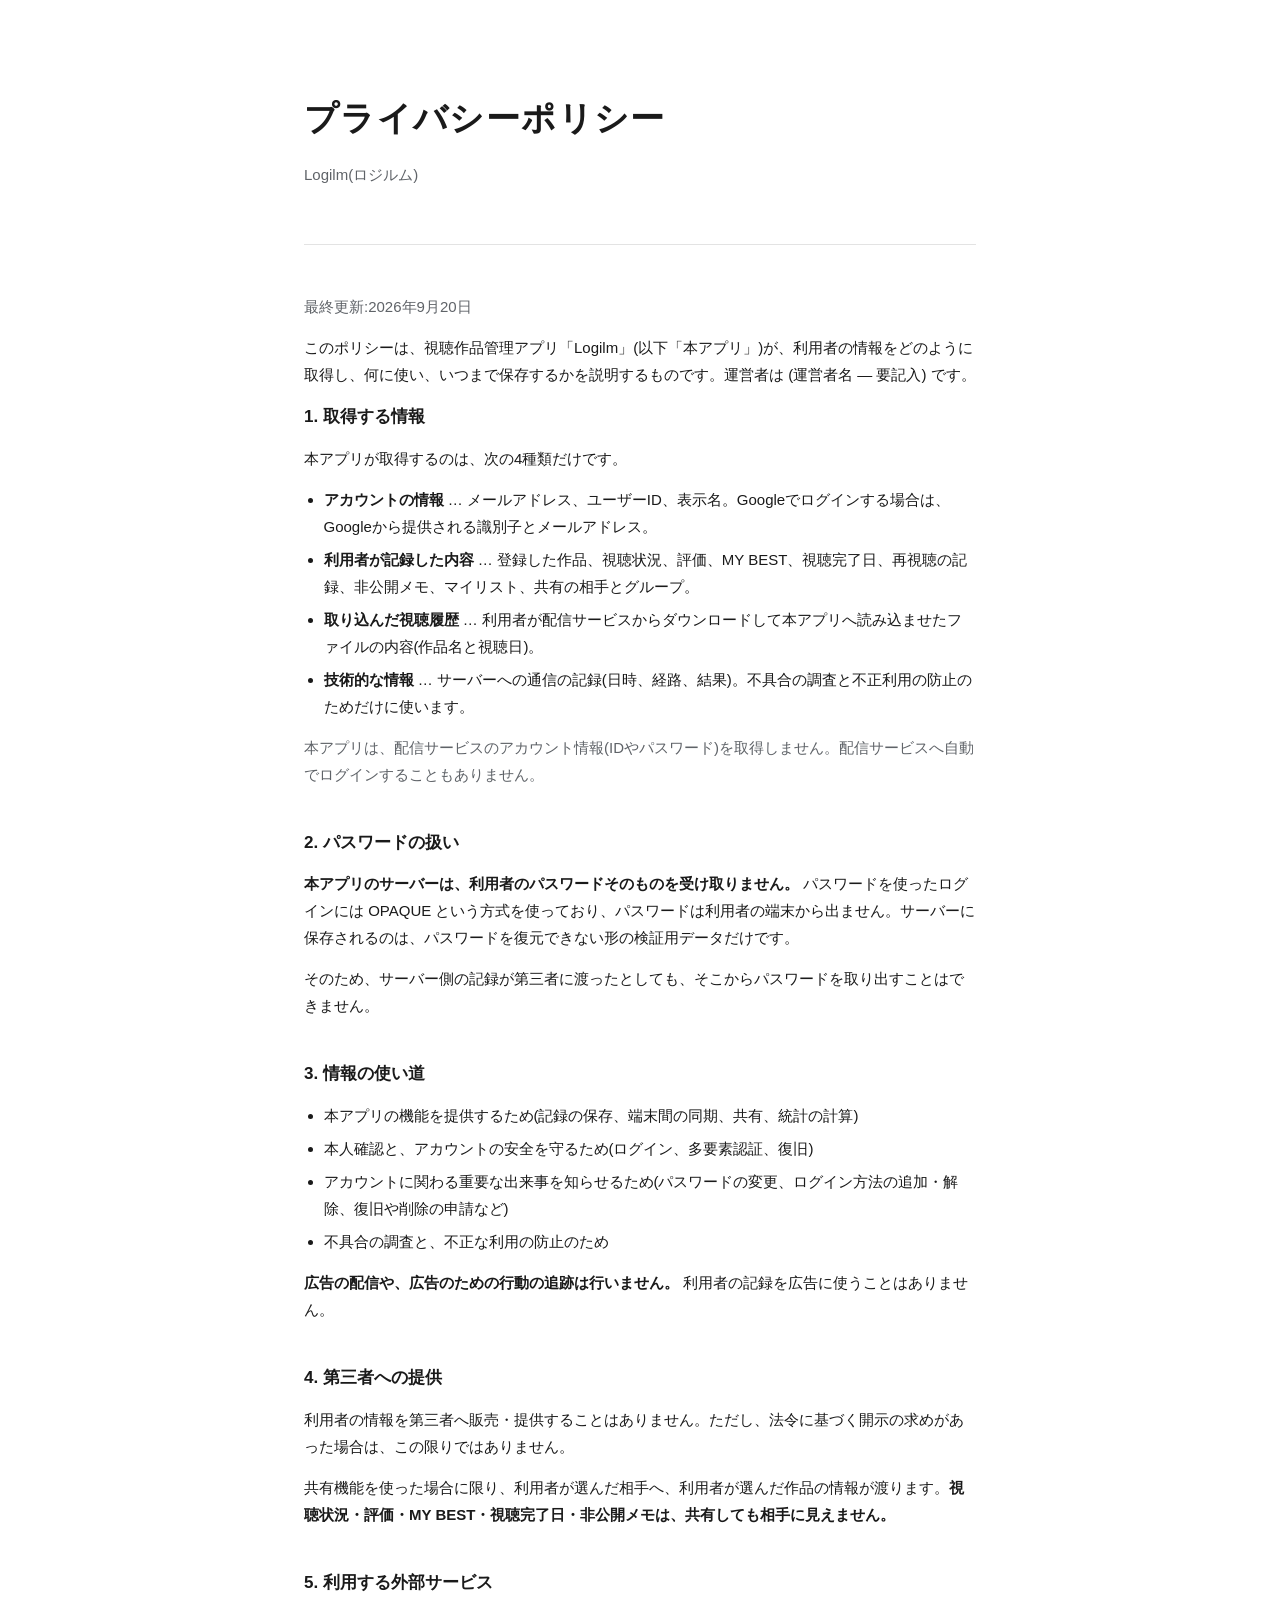
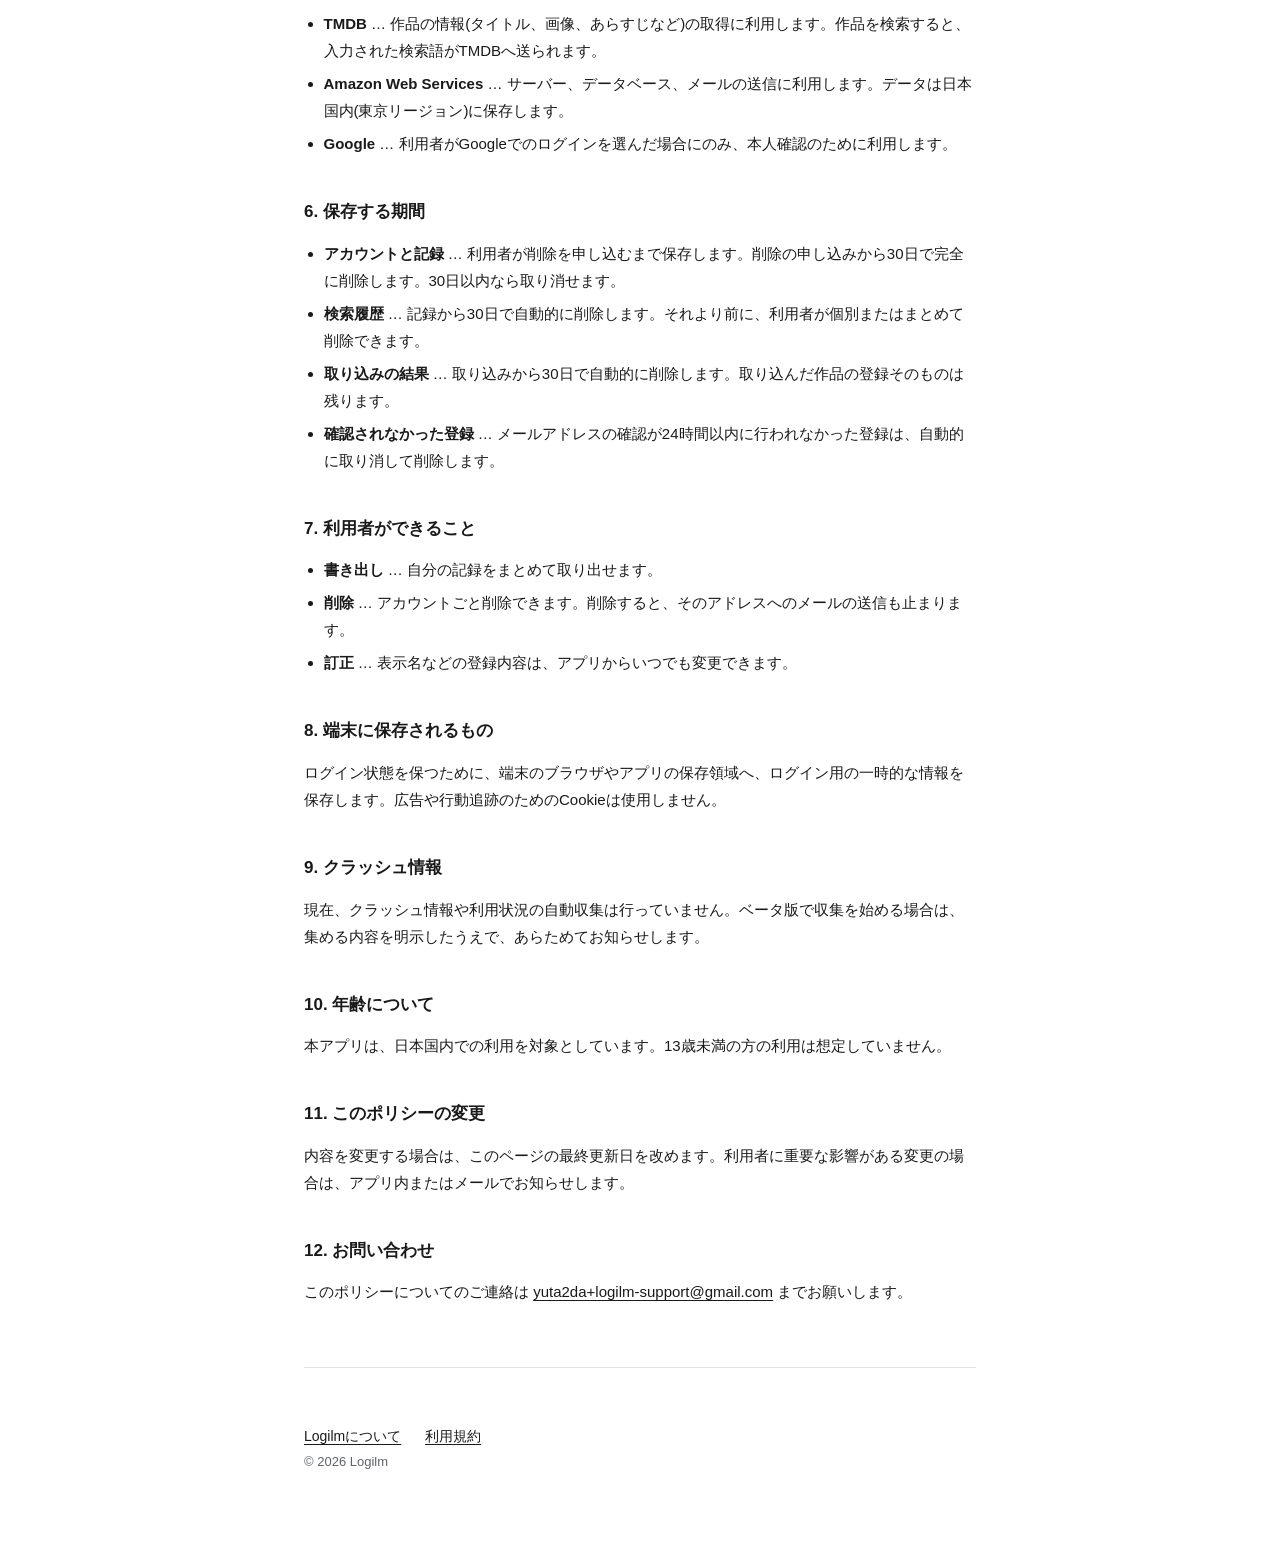
==== privacy.html @ da662526 "利用規約とプライバシーポリシーを追加する SESの本番アクセスの再申請と、ストア審査で公開されたURLが要る。 工程10の「個人情報の取り扱いの記載、利用規約」も兼ねる。  - terms.html " ====
<!doctype html>
<html lang="ja">
<head>
<meta charset="utf-8">
<meta name="viewport" content="width=device-width, initial-scale=1">
<title>プライバシーポリシー — Logilm(ロジルム)</title>
<meta name="description" content="Logilmが取得する情報、その使い道、保存する期間、利用者ができることをまとめたものです。">
<meta name="color-scheme" content="light dark">
<link rel="stylesheet" href="style.css">
</head>
<body>
<div class="wrap">

  <header>
    <h1 class="brand">プライバシーポリシー</h1>
    <p class="sub">Logilm(ロジルム)</p>
  </header>

  <section class="doc">
    <p class="updated">最終更新:2026年9月20日</p>

    <p>このポリシーは、視聴作品管理アプリ「Logilm」(以下「本アプリ」)が、利用者の情報をどのように取得し、何に使い、いつまで保存するかを説明するものです。運営者は (運営者名 — 要記入) です。</p>

    <h2>1. 取得する情報</h2>
    <p>本アプリが取得するのは、次の4種類だけです。</p>
    <ul>
      <li><strong>アカウントの情報</strong> … メールアドレス、ユーザーID、表示名。Googleでログインする場合は、Googleから提供される識別子とメールアドレス。</li>
      <li><strong>利用者が記録した内容</strong> … 登録した作品、視聴状況、評価、MY BEST、視聴完了日、再視聴の記録、非公開メモ、マイリスト、共有の相手とグループ。</li>
      <li><strong>取り込んだ視聴履歴</strong> … 利用者が配信サービスからダウンロードして本アプリへ読み込ませたファイルの内容(作品名と視聴日)。</li>
      <li><strong>技術的な情報</strong> … サーバーへの通信の記録(日時、経路、結果)。不具合の調査と不正利用の防止のためだけに使います。</li>
    </ul>
    <p class="note">本アプリは、配信サービスのアカウント情報(IDやパスワード)を取得しません。配信サービスへ自動でログインすることもありません。</p>

    <h2>2. パスワードの扱い</h2>
    <p><strong>本アプリのサーバーは、利用者のパスワードそのものを受け取りません。</strong> パスワードを使ったログインには OPAQUE という方式を使っており、パスワードは利用者の端末から出ません。サーバーに保存されるのは、パスワードを復元できない形の検証用データだけです。</p>
    <p>そのため、サーバー側の記録が第三者に渡ったとしても、そこからパスワードを取り出すことはできません。</p>

    <h2>3. 情報の使い道</h2>
    <ul>
      <li>本アプリの機能を提供するため(記録の保存、端末間の同期、共有、統計の計算)</li>
      <li>本人確認と、アカウントの安全を守るため(ログイン、多要素認証、復旧)</li>
      <li>アカウントに関わる重要な出来事を知らせるため(パスワードの変更、ログイン方法の追加・解除、復旧や削除の申請など)</li>
      <li>不具合の調査と、不正な利用の防止のため</li>
    </ul>
    <p><strong>広告の配信や、広告のための行動の追跡は行いません。</strong> 利用者の記録を広告に使うことはありません。</p>

    <h2>4. 第三者への提供</h2>
    <p>利用者の情報を第三者へ販売・提供することはありません。ただし、法令に基づく開示の求めがあった場合は、この限りではありません。</p>
    <p>共有機能を使った場合に限り、利用者が選んだ相手へ、利用者が選んだ作品の情報が渡ります。<strong>視聴状況・評価・MY BEST・視聴完了日・非公開メモは、共有しても相手に見えません。</strong></p>

    <h2>5. 利用する外部サービス</h2>
    <ul>
      <li><strong>TMDB</strong> … 作品の情報(タイトル、画像、あらすじなど)の取得に利用します。作品を検索すると、入力された検索語がTMDBへ送られます。</li>
      <li><strong>Amazon Web Services</strong> … サーバー、データベース、メールの送信に利用します。データは日本国内(東京リージョン)に保存します。</li>
      <li><strong>Google</strong> … 利用者がGoogleでのログインを選んだ場合にのみ、本人確認のために利用します。</li>
    </ul>

    <h2>6. 保存する期間</h2>
    <ul>
      <li><strong>アカウントと記録</strong> … 利用者が削除を申し込むまで保存します。削除の申し込みから30日で完全に削除します。30日以内なら取り消せます。</li>
      <li><strong>検索履歴</strong> … 記録から30日で自動的に削除します。それより前に、利用者が個別またはまとめて削除できます。</li>
      <li><strong>取り込みの結果</strong> … 取り込みから30日で自動的に削除します。取り込んだ作品の登録そのものは残ります。</li>
      <li><strong>確認されなかった登録</strong> … メールアドレスの確認が24時間以内に行われなかった登録は、自動的に取り消して削除します。</li>
    </ul>

    <h2>7. 利用者ができること</h2>
    <ul>
      <li><strong>書き出し</strong> … 自分の記録をまとめて取り出せます。</li>
      <li><strong>削除</strong> … アカウントごと削除できます。削除すると、そのアドレスへのメールの送信も止まります。</li>
      <li><strong>訂正</strong> … 表示名などの登録内容は、アプリからいつでも変更できます。</li>
    </ul>

    <h2>8. 端末に保存されるもの</h2>
    <p>ログイン状態を保つために、端末のブラウザやアプリの保存領域へ、ログイン用の一時的な情報を保存します。広告や行動追跡のためのCookieは使用しません。</p>

    <h2>9. クラッシュ情報</h2>
    <p>現在、クラッシュ情報や利用状況の自動収集は行っていません。ベータ版で収集を始める場合は、集める内容を明示したうえで、あらためてお知らせします。</p>

    <h2>10. 年齢について</h2>
    <p>本アプリは、日本国内での利用を対象としています。13歳未満の方の利用は想定していません。</p>

    <h2>11. このポリシーの変更</h2>
    <p>内容を変更する場合は、このページの最終更新日を改めます。利用者に重要な影響がある変更の場合は、アプリ内またはメールでお知らせします。</p>

    <h2>12. お問い合わせ</h2>
    <p>このポリシーについてのご連絡は <a href="mailto:yuta2da+logilm-support@gmail.com">yuta2da+logilm-support@gmail.com</a> までお願いします。</p>
  </section>

  <footer>
    <nav class="docs">
      <a href="index.html">Logilmについて</a>
      <a href="terms.html">利用規約</a>
    </nav>
    <p>© 2026 Logilm</p>
  </footer>

</div>
</body>
</html>
---- style.css ----
:root {
    --bg: #ffffff;
    --fg: #1a1a1a;
    --muted: #5f6368;
    --line: #e3e3e3;
    --card: #fafafa;
    --accent: #2f4858;
  }
  @media (prefers-color-scheme: dark) {
    :root {
      --bg: #121316;
      --fg: #ececec;
      --muted: #9aa0a6;
      --line: #2a2c31;
      --card: #1a1c20;
      --accent: #cfd8dc;
    }
  }
  * { box-sizing: border-box; }
  body {
    margin: 0;
    background: var(--bg);
    color: var(--fg);
    font-family: -apple-system, BlinkMacSystemFont, "Hiragino Sans", "Noto Sans JP",
      "Yu Gothic", Meiryo, sans-serif;
    line-height: 1.8;
    font-size: 16px;
    -webkit-font-smoothing: antialiased;
  }
  .wrap { max-width: 720px; margin: 0 auto; padding: 0 24px; }
  header { padding: 88px 0 56px; border-bottom: 1px solid var(--line); }
  .brand { font-size: 34px; font-weight: 600; letter-spacing: 0.04em; margin: 0; }
  .brand span { font-size: 15px; font-weight: 400; color: var(--muted); margin-left: 12px; letter-spacing: 0.08em; }
  .lead { font-size: 19px; margin: 20px 0 0; color: var(--fg); }
  .sub { color: var(--muted); margin: 12px 0 0; font-size: 15px; }
  section { padding: 48px 0; border-bottom: 1px solid var(--line); }
  h2 { font-size: 15px; font-weight: 600; letter-spacing: 0.1em; color: var(--muted); margin: 0 0 24px; }
  .feature { margin: 0 0 28px; }
  .feature:last-child { margin-bottom: 0; }
  .feature h3 { font-size: 17px; font-weight: 600; margin: 0 0 6px; }
  .feature p { margin: 0; color: var(--muted); font-size: 15px; }
  .status { background: var(--card); border: 1px solid var(--line); padding: 24px; }
  .status p { margin: 0 0 12px; font-size: 15px; }
  .status p:last-child { margin-bottom: 0; }
  dl { display: grid; grid-template-columns: 8em 1fr; gap: 10px 20px; margin: 0; font-size: 15px; }
  dt { color: var(--muted); }
  dd { margin: 0; }
  a { color: var(--fg); text-decoration: underline; text-underline-offset: 3px; }
  a:hover { color: var(--muted); }
  footer { padding: 40px 0 72px; color: var(--muted); font-size: 13px; }
  footer p { margin: 0 0 10px; }
  @media (max-width: 520px) {
    header { padding: 56px 0 40px; }
    .brand { font-size: 28px; }
    .brand span { display: block; margin: 8px 0 0; }
    .lead { font-size: 17px; }
    dl { grid-template-columns: 1fr; gap: 2px 0; }
    dd { margin-bottom: 12px; }
  }
  /* 規約・ポリシーの本文 */
  .doc h2 { font-size: 17px; font-weight: 600; color: var(--fg); letter-spacing: 0; margin: 40px 0 12px; }
  .doc h2:first-of-type { margin-top: 0; }
  .doc p { margin: 0 0 14px; font-size: 15px; }
  .doc ul { margin: 0 0 14px; padding-left: 1.3em; font-size: 15px; }
  .doc li { margin: 0 0 6px; }
  .doc .note { color: var(--muted); }
  .updated { color: var(--muted); font-size: 14px; margin: 0 0 40px; }
  .back { display: inline-block; margin: 0 0 32px; font-size: 14px; }
  nav.docs { margin-top: 16px; font-size: 14px; }
  nav.docs a { margin-right: 20px; }
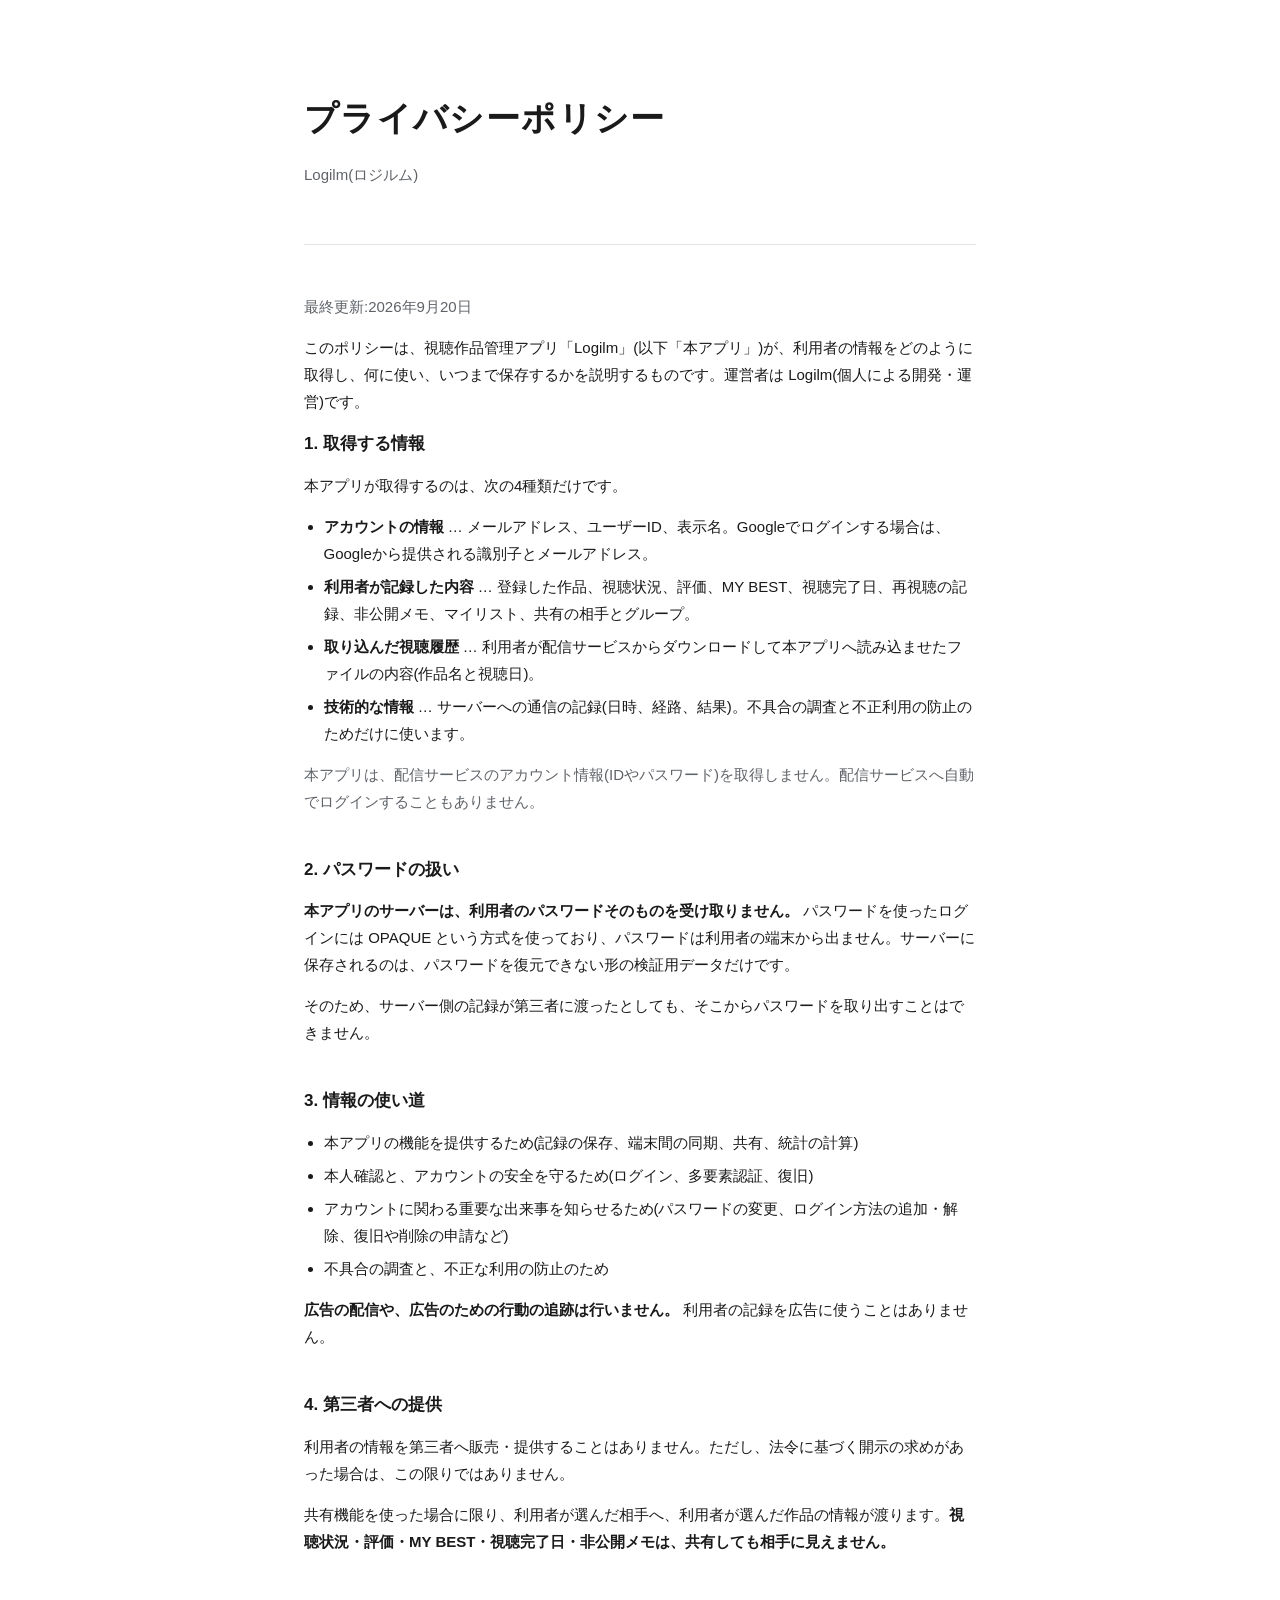
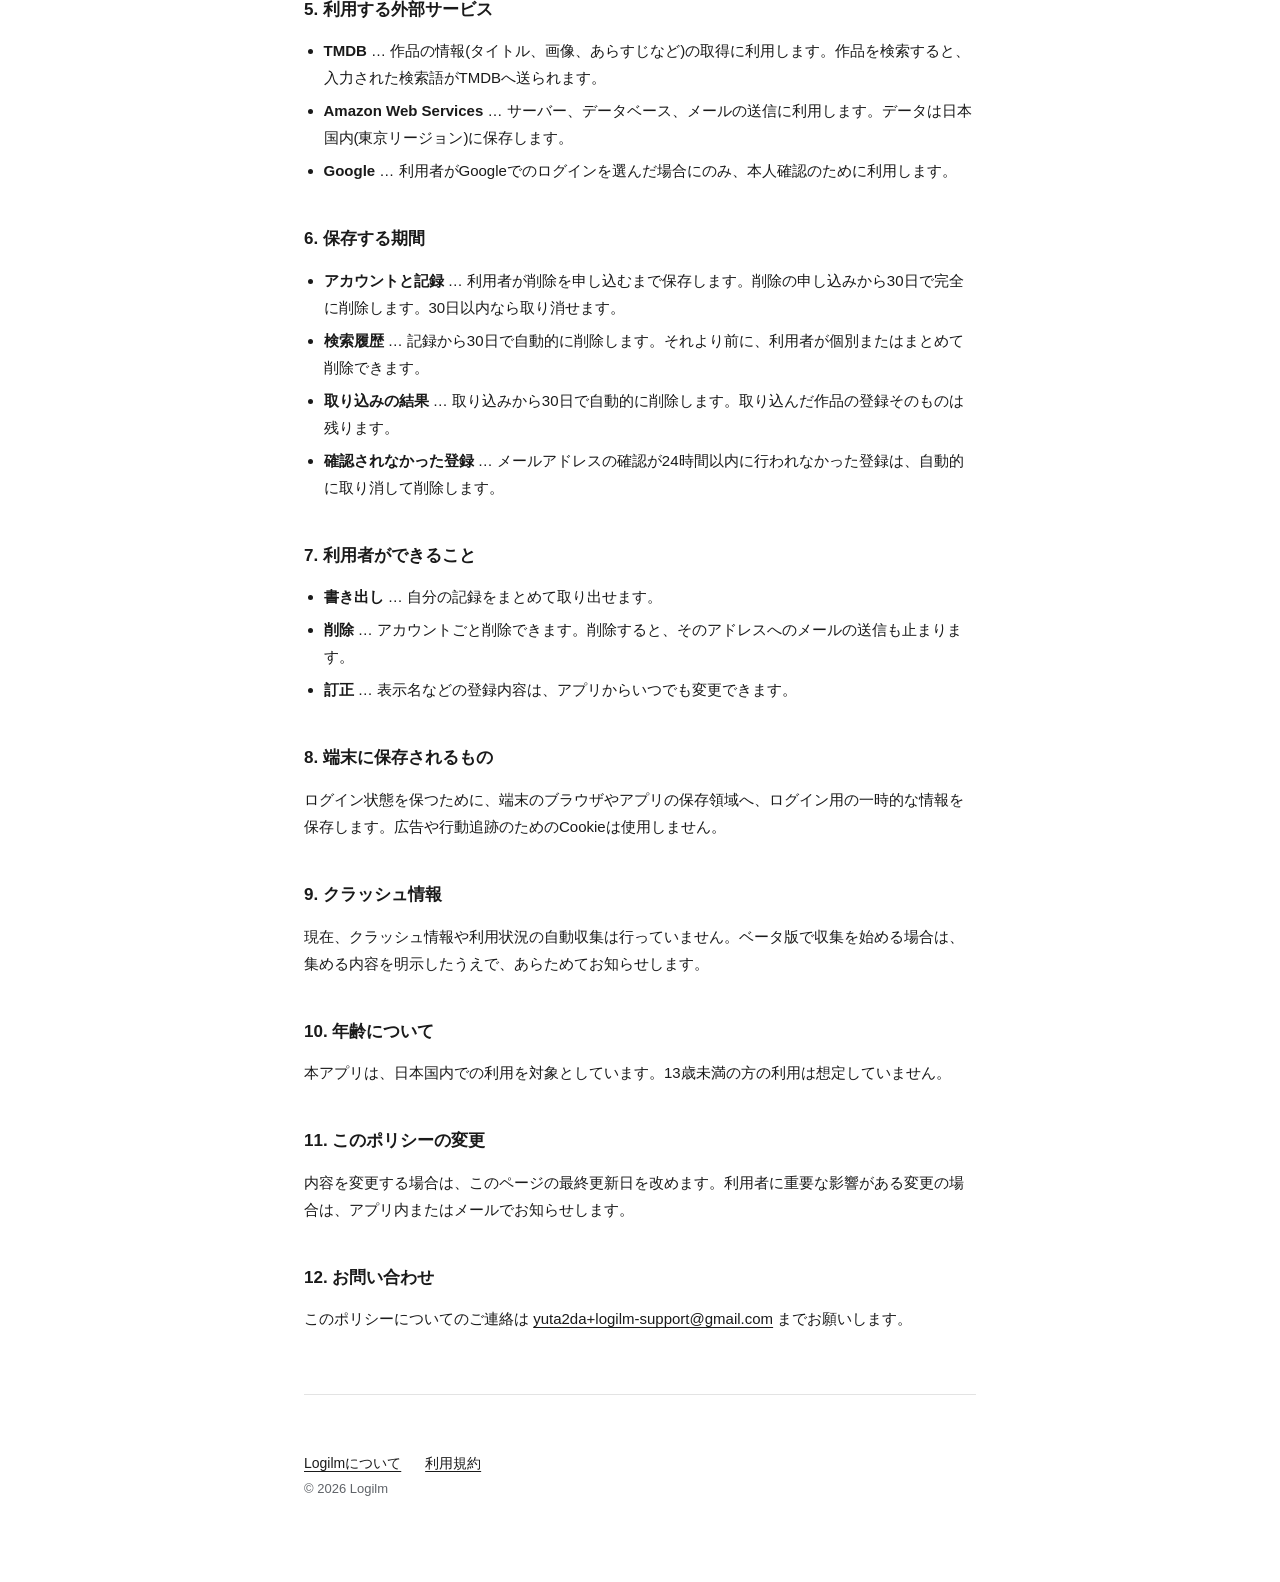
==== commit 27bb1010: "運営者名と管轄裁判所を記入する 運営者は「Logilm(個人による開発・運営)」名義、管轄は東京地方裁判所とする (2026-09-20のユーザー判断)。有料化のときは特定商取引法に基づく表記 (氏名" ====
--- a/privacy.html
+++ b/privacy.html
@@ -19,7 +19,7 @@
   <section class="doc">
     <p class="updated">最終更新:2026年9月20日</p>
 
-    <p>このポリシーは、視聴作品管理アプリ「Logilm」(以下「本アプリ」)が、利用者の情報をどのように取得し、何に使い、いつまで保存するかを説明するものです。運営者は (運営者名 — 要記入) です。</p>
+    <p>このポリシーは、視聴作品管理アプリ「Logilm」(以下「本アプリ」)が、利用者の情報をどのように取得し、何に使い、いつまで保存するかを説明するものです。運営者は Logilm(個人による開発・運営)です。</p>
 
     <h2>1. 取得する情報</h2>
     <p>本アプリが取得するのは、次の4種類だけです。</p>
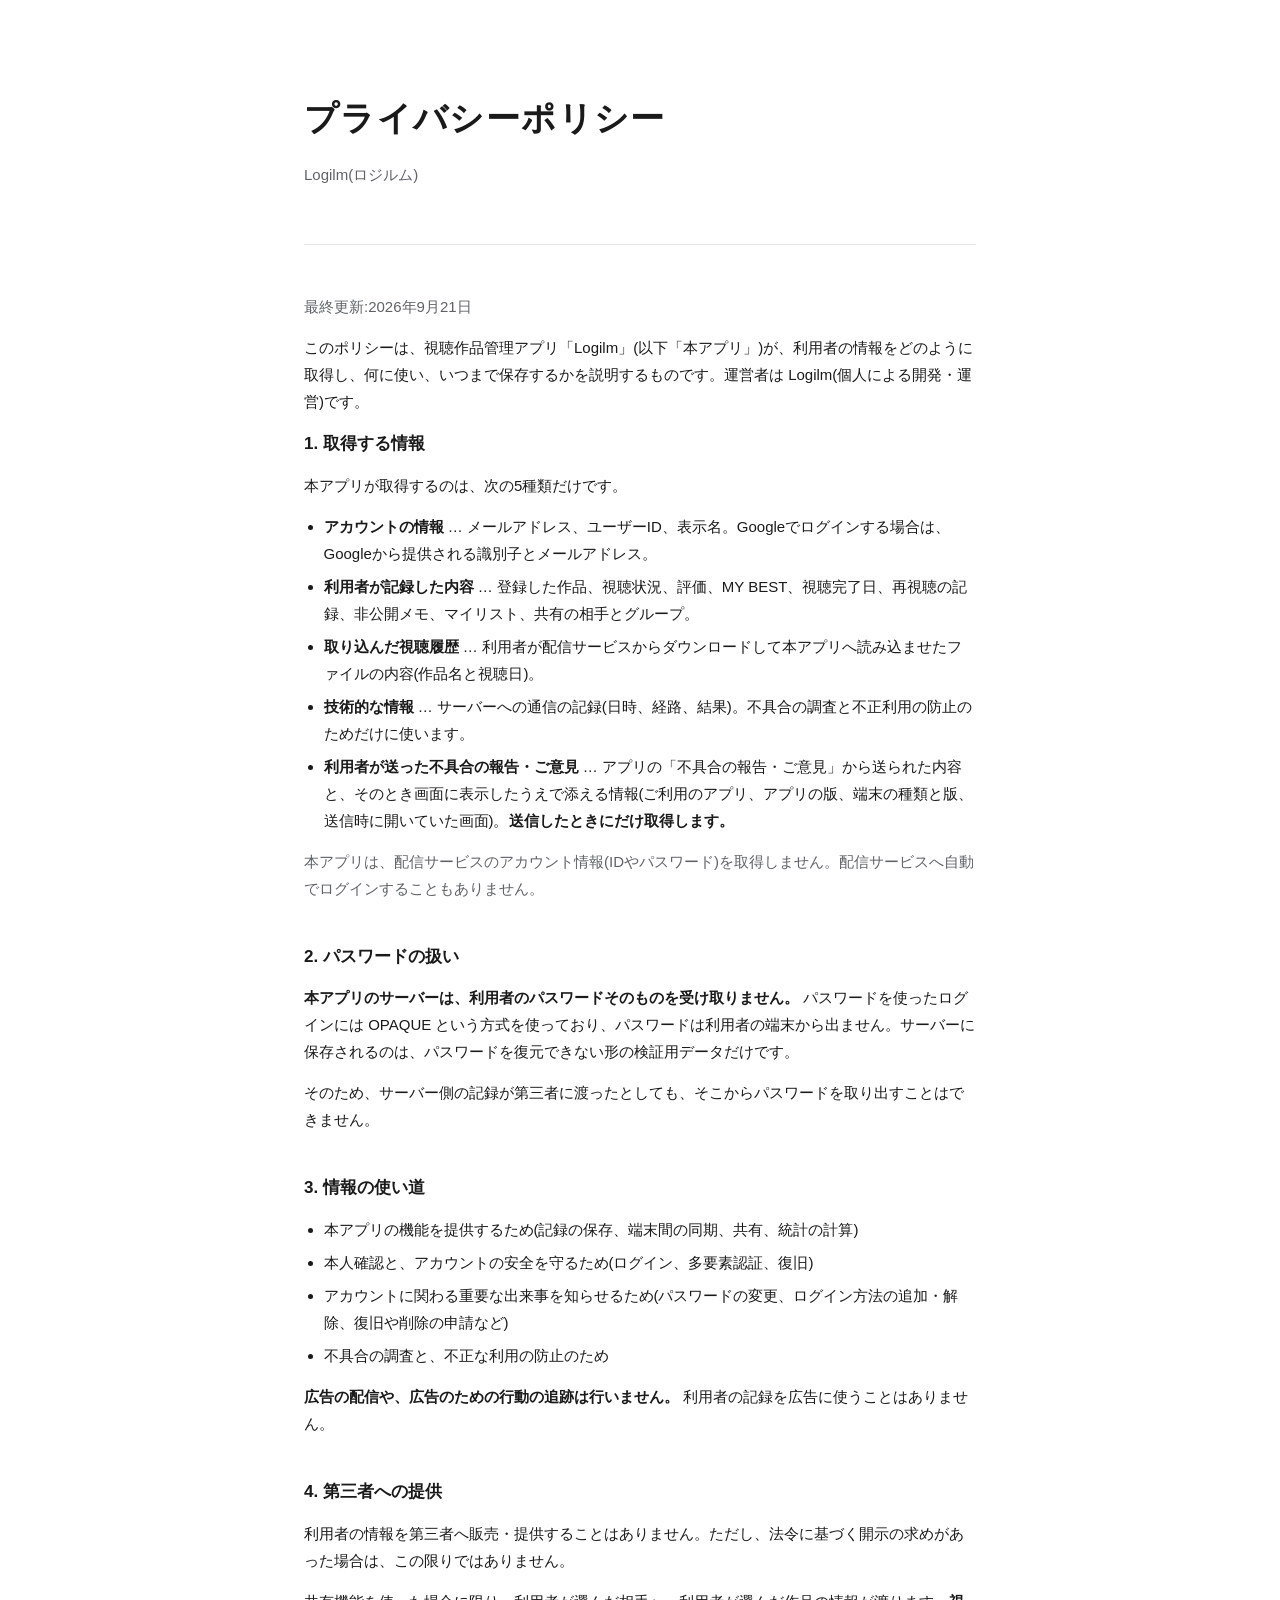
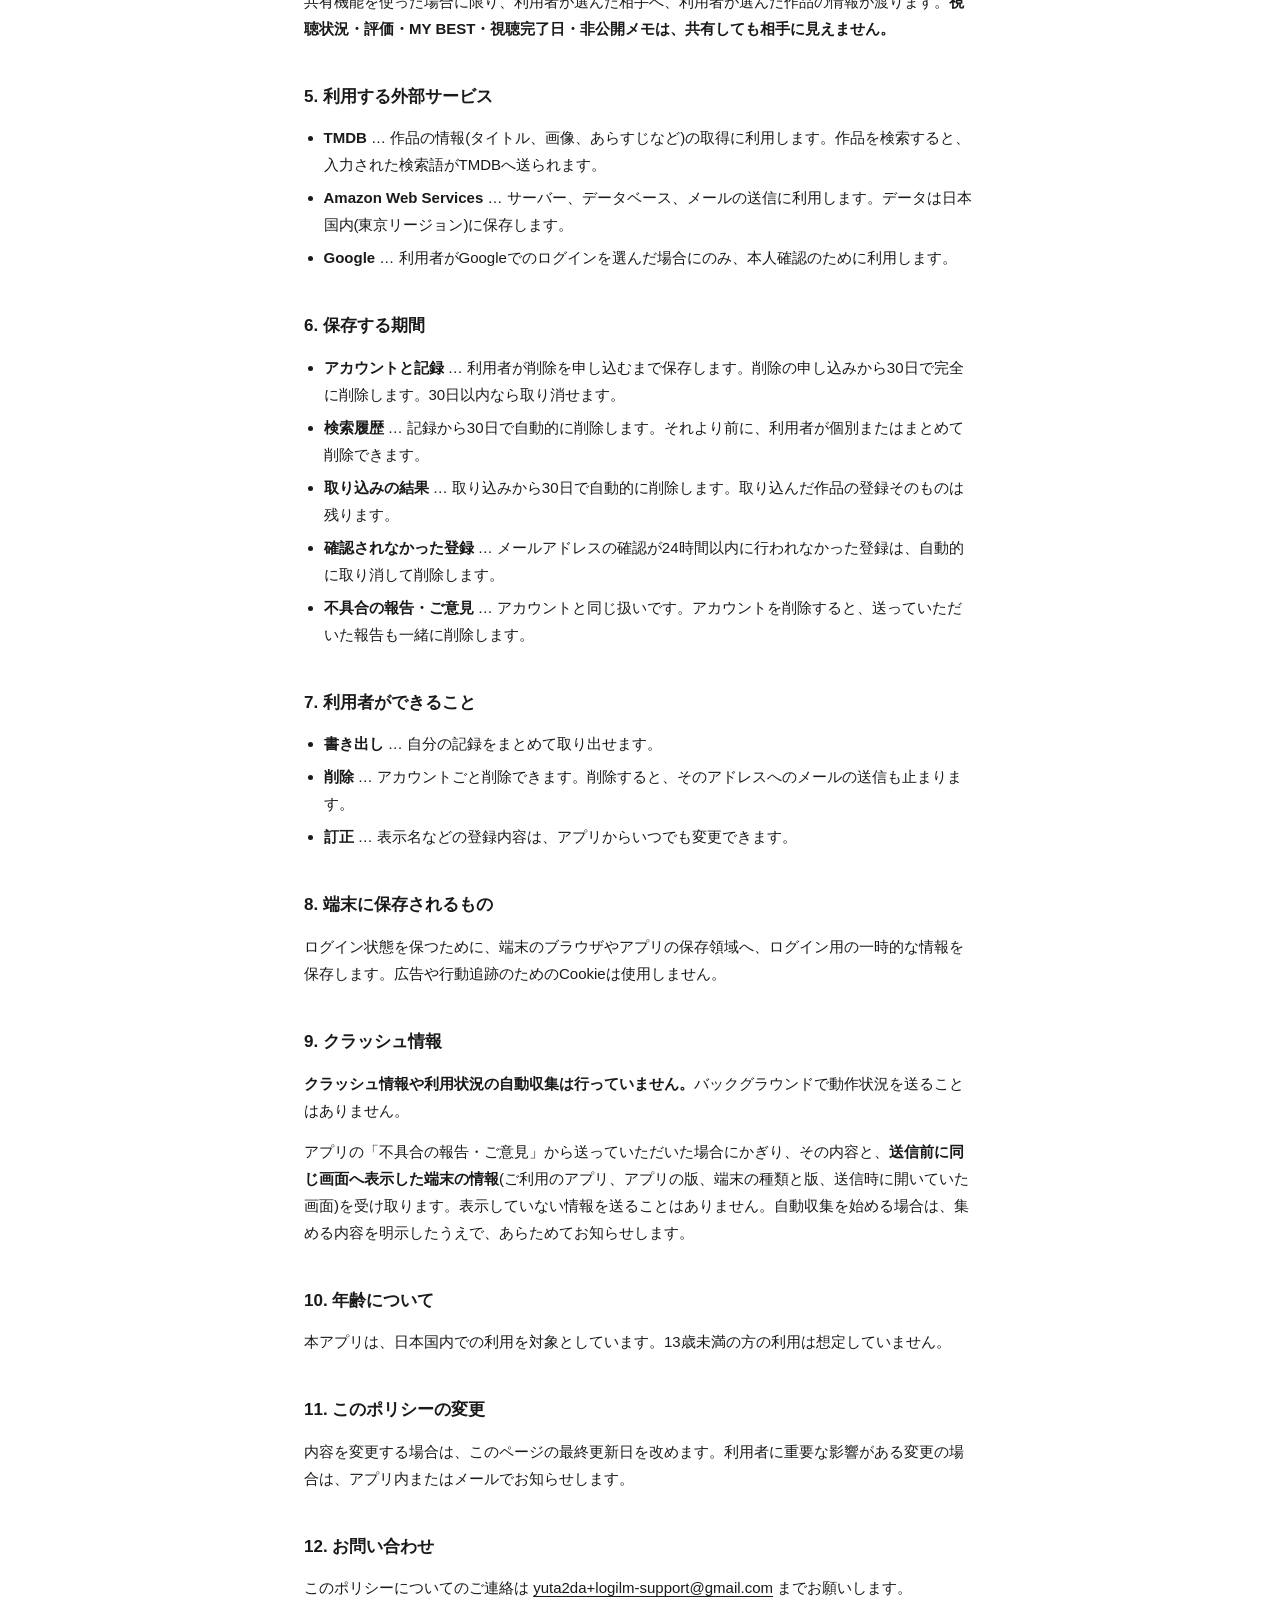
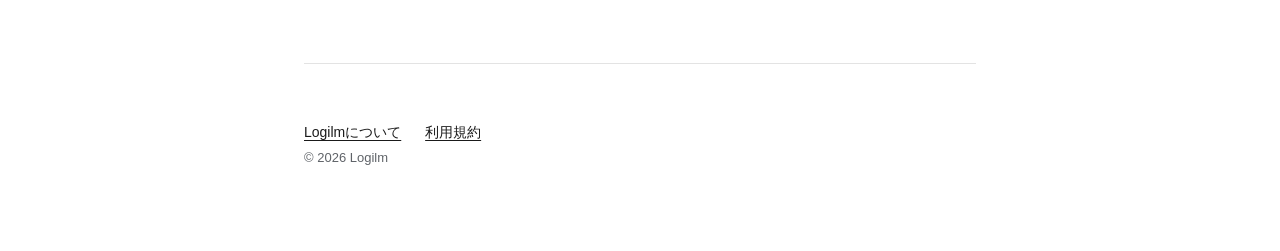
==== commit 7d7b65f7: "取得する情報へ不具合の報告を足す(第38.1章) アプリ内に不具合報告・意見送信機能を作った(第38.1章)ため、 公開しているプライバシーポリシーが実態と合わなくなる。  - 第1節 … 「取得する" ====
--- a/privacy.html
+++ b/privacy.html
@@ -17,17 +17,18 @@
   </header>
 
   <section class="doc">
-    <p class="updated">最終更新:2026年9月20日</p>
+    <p class="updated">最終更新:2026年9月21日</p>
 
     <p>このポリシーは、視聴作品管理アプリ「Logilm」(以下「本アプリ」)が、利用者の情報をどのように取得し、何に使い、いつまで保存するかを説明するものです。運営者は Logilm(個人による開発・運営)です。</p>
 
     <h2>1. 取得する情報</h2>
-    <p>本アプリが取得するのは、次の4種類だけです。</p>
+    <p>本アプリが取得するのは、次の5種類だけです。</p>
     <ul>
       <li><strong>アカウントの情報</strong> … メールアドレス、ユーザーID、表示名。Googleでログインする場合は、Googleから提供される識別子とメールアドレス。</li>
       <li><strong>利用者が記録した内容</strong> … 登録した作品、視聴状況、評価、MY BEST、視聴完了日、再視聴の記録、非公開メモ、マイリスト、共有の相手とグループ。</li>
       <li><strong>取り込んだ視聴履歴</strong> … 利用者が配信サービスからダウンロードして本アプリへ読み込ませたファイルの内容(作品名と視聴日)。</li>
       <li><strong>技術的な情報</strong> … サーバーへの通信の記録(日時、経路、結果)。不具合の調査と不正利用の防止のためだけに使います。</li>
+      <li><strong>利用者が送った不具合の報告・ご意見</strong> … アプリの「不具合の報告・ご意見」から送られた内容と、そのとき画面に表示したうえで添える情報(ご利用のアプリ、アプリの版、端末の種類と版、送信時に開いていた画面)。<strong>送信したときにだけ取得します。</strong></li>
     </ul>
     <p class="note">本アプリは、配信サービスのアカウント情報(IDやパスワード)を取得しません。配信サービスへ自動でログインすることもありません。</p>
 
@@ -61,6 +62,7 @@
       <li><strong>検索履歴</strong> … 記録から30日で自動的に削除します。それより前に、利用者が個別またはまとめて削除できます。</li>
       <li><strong>取り込みの結果</strong> … 取り込みから30日で自動的に削除します。取り込んだ作品の登録そのものは残ります。</li>
       <li><strong>確認されなかった登録</strong> … メールアドレスの確認が24時間以内に行われなかった登録は、自動的に取り消して削除します。</li>
+      <li><strong>不具合の報告・ご意見</strong> … アカウントと同じ扱いです。アカウントを削除すると、送っていただいた報告も一緒に削除します。</li>
     </ul>
 
     <h2>7. 利用者ができること</h2>
@@ -74,7 +76,8 @@
     <p>ログイン状態を保つために、端末のブラウザやアプリの保存領域へ、ログイン用の一時的な情報を保存します。広告や行動追跡のためのCookieは使用しません。</p>
 
     <h2>9. クラッシュ情報</h2>
-    <p>現在、クラッシュ情報や利用状況の自動収集は行っていません。ベータ版で収集を始める場合は、集める内容を明示したうえで、あらためてお知らせします。</p>
+    <p><strong>クラッシュ情報や利用状況の自動収集は行っていません。</strong>バックグラウンドで動作状況を送ることはありません。</p>
+    <p>アプリの「不具合の報告・ご意見」から送っていただいた場合にかぎり、その内容と、<strong>送信前に同じ画面へ表示した端末の情報</strong>(ご利用のアプリ、アプリの版、端末の種類と版、送信時に開いていた画面)を受け取ります。表示していない情報を送ることはありません。自動収集を始める場合は、集める内容を明示したうえで、あらためてお知らせします。</p>
 
     <h2>10. 年齢について</h2>
     <p>本アプリは、日本国内での利用を対象としています。13歳未満の方の利用は想定していません。</p>
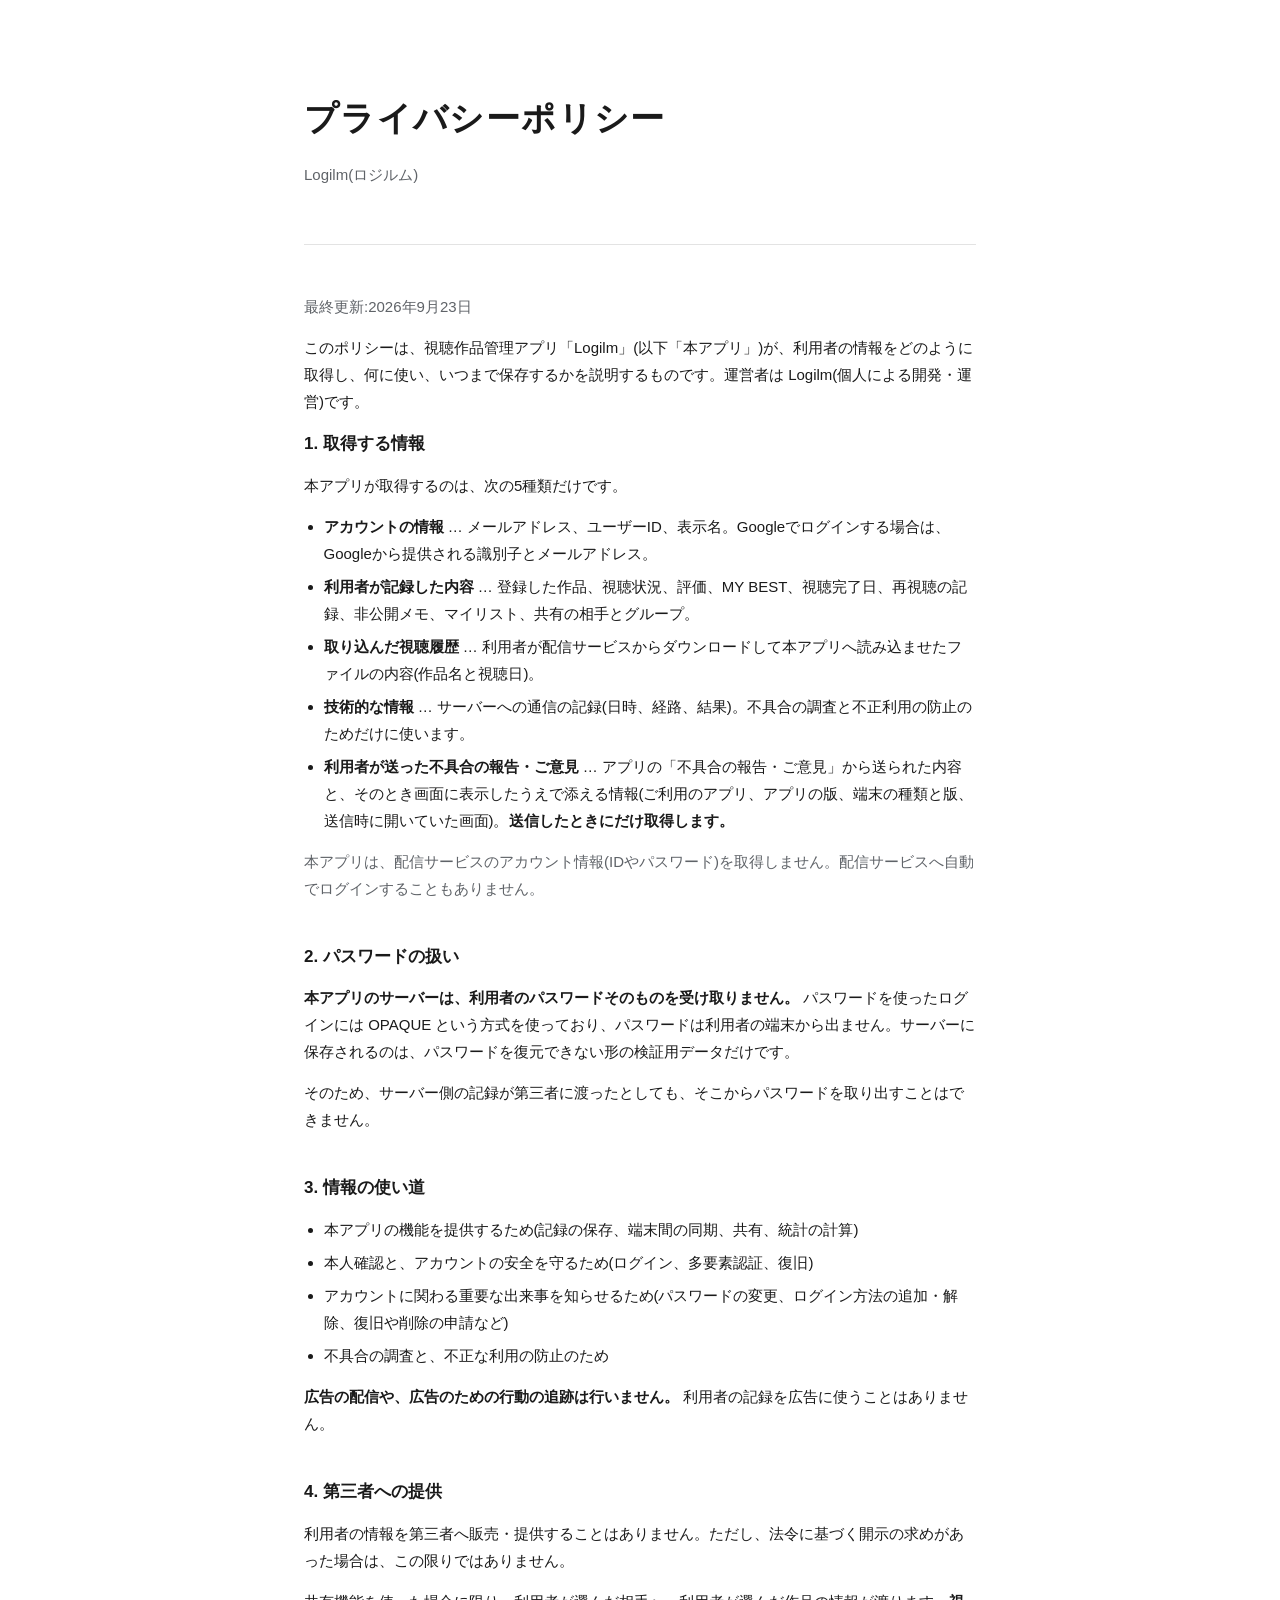
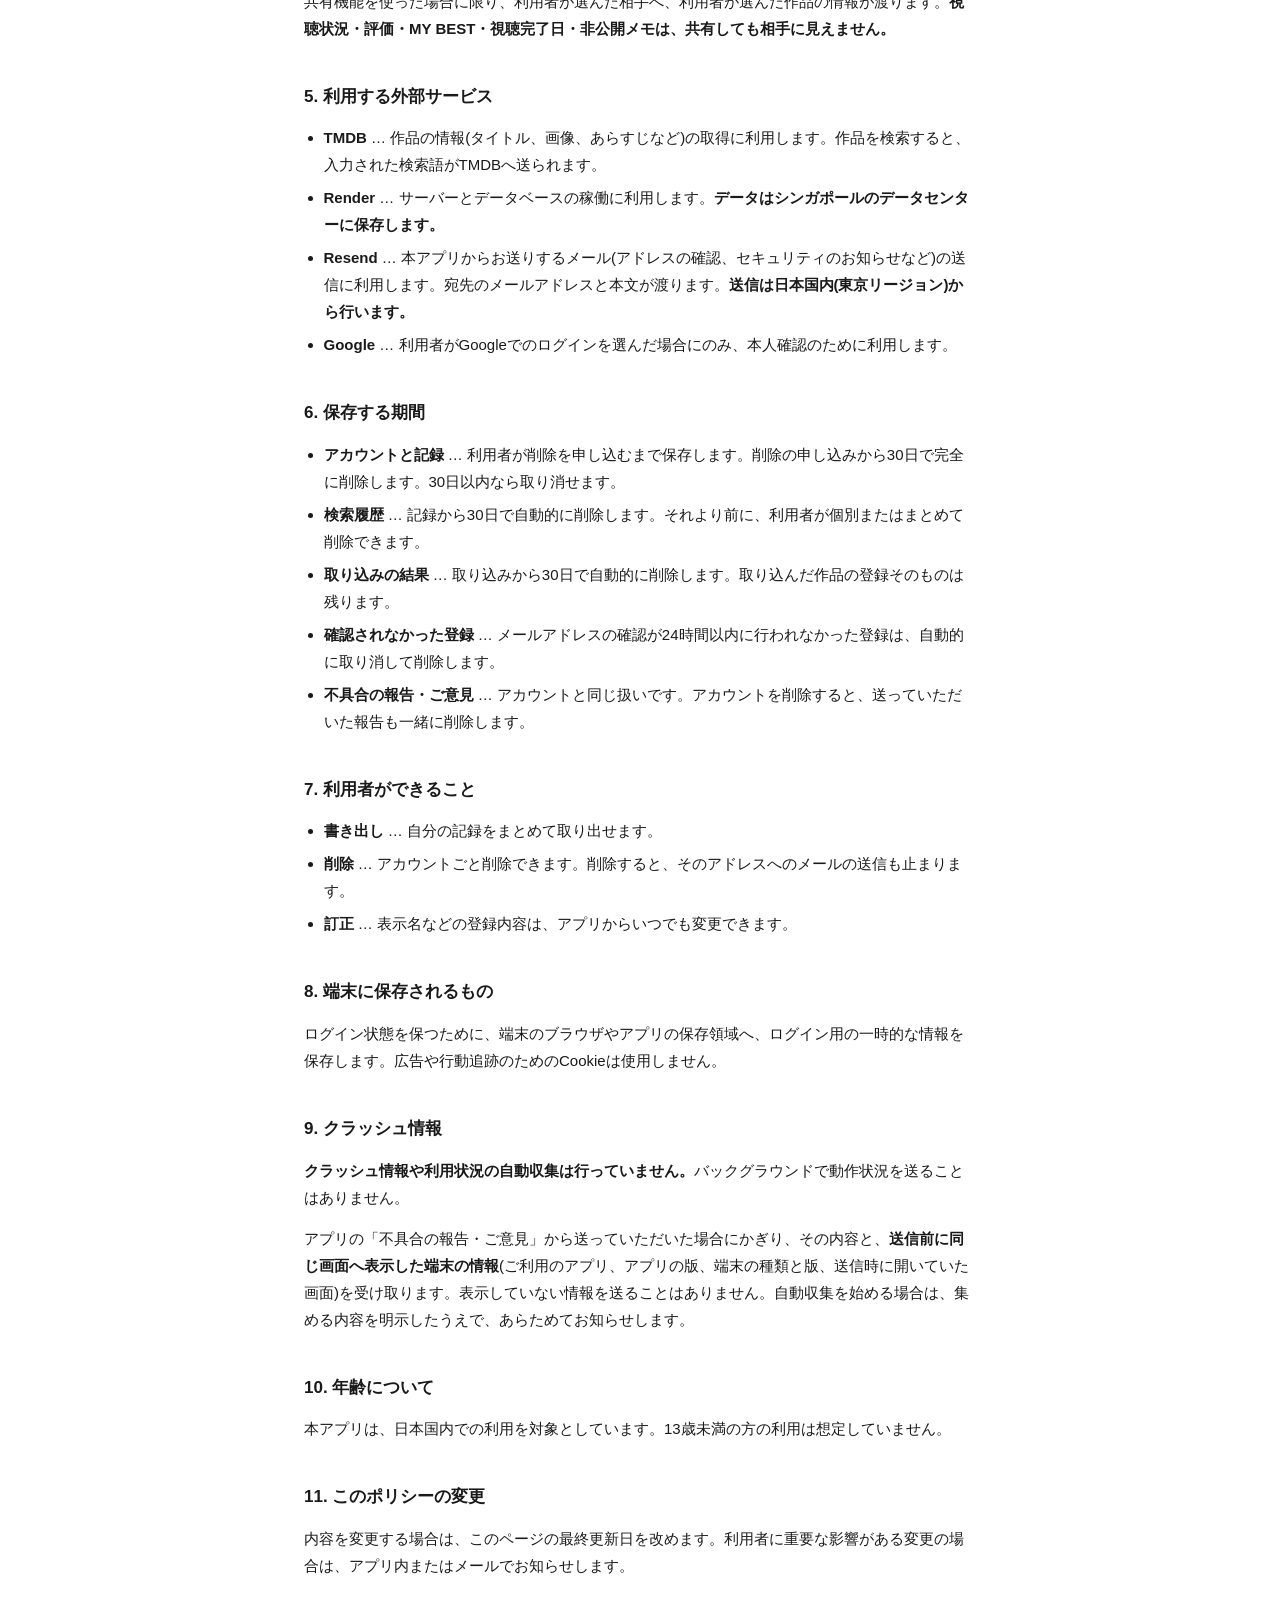
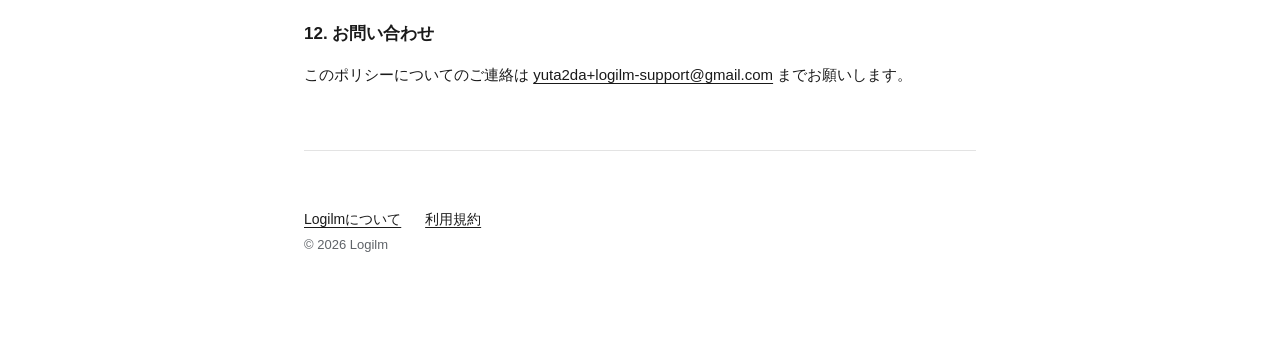
==== commit ab3bc33a: "利用する外部サービスを実態に合わせる 公開していた内容が実際と違っていた。  - 「Amazon Web Services … データは日本国内(東京リージョン)に保存します」   → 実際のサーバー" ====
--- a/privacy.html
+++ b/privacy.html
@@ -17,7 +17,7 @@
   </header>
 
   <section class="doc">
-    <p class="updated">最終更新:2026年9月21日</p>
+    <p class="updated">最終更新:2026年9月23日</p>
 
     <p>このポリシーは、視聴作品管理アプリ「Logilm」(以下「本アプリ」)が、利用者の情報をどのように取得し、何に使い、いつまで保存するかを説明するものです。運営者は Logilm(個人による開発・運営)です。</p>
 
@@ -52,7 +52,8 @@
     <h2>5. 利用する外部サービス</h2>
     <ul>
       <li><strong>TMDB</strong> … 作品の情報(タイトル、画像、あらすじなど)の取得に利用します。作品を検索すると、入力された検索語がTMDBへ送られます。</li>
-      <li><strong>Amazon Web Services</strong> … サーバー、データベース、メールの送信に利用します。データは日本国内(東京リージョン)に保存します。</li>
+      <li><strong>Render</strong> … サーバーとデータベースの稼働に利用します。<strong>データはシンガポールのデータセンターに保存します。</strong></li>
+      <li><strong>Resend</strong> … 本アプリからお送りするメール(アドレスの確認、セキュリティのお知らせなど)の送信に利用します。宛先のメールアドレスと本文が渡ります。<strong>送信は日本国内(東京リージョン)から行います。</strong></li>
       <li><strong>Google</strong> … 利用者がGoogleでのログインを選んだ場合にのみ、本人確認のために利用します。</li>
     </ul>
 
